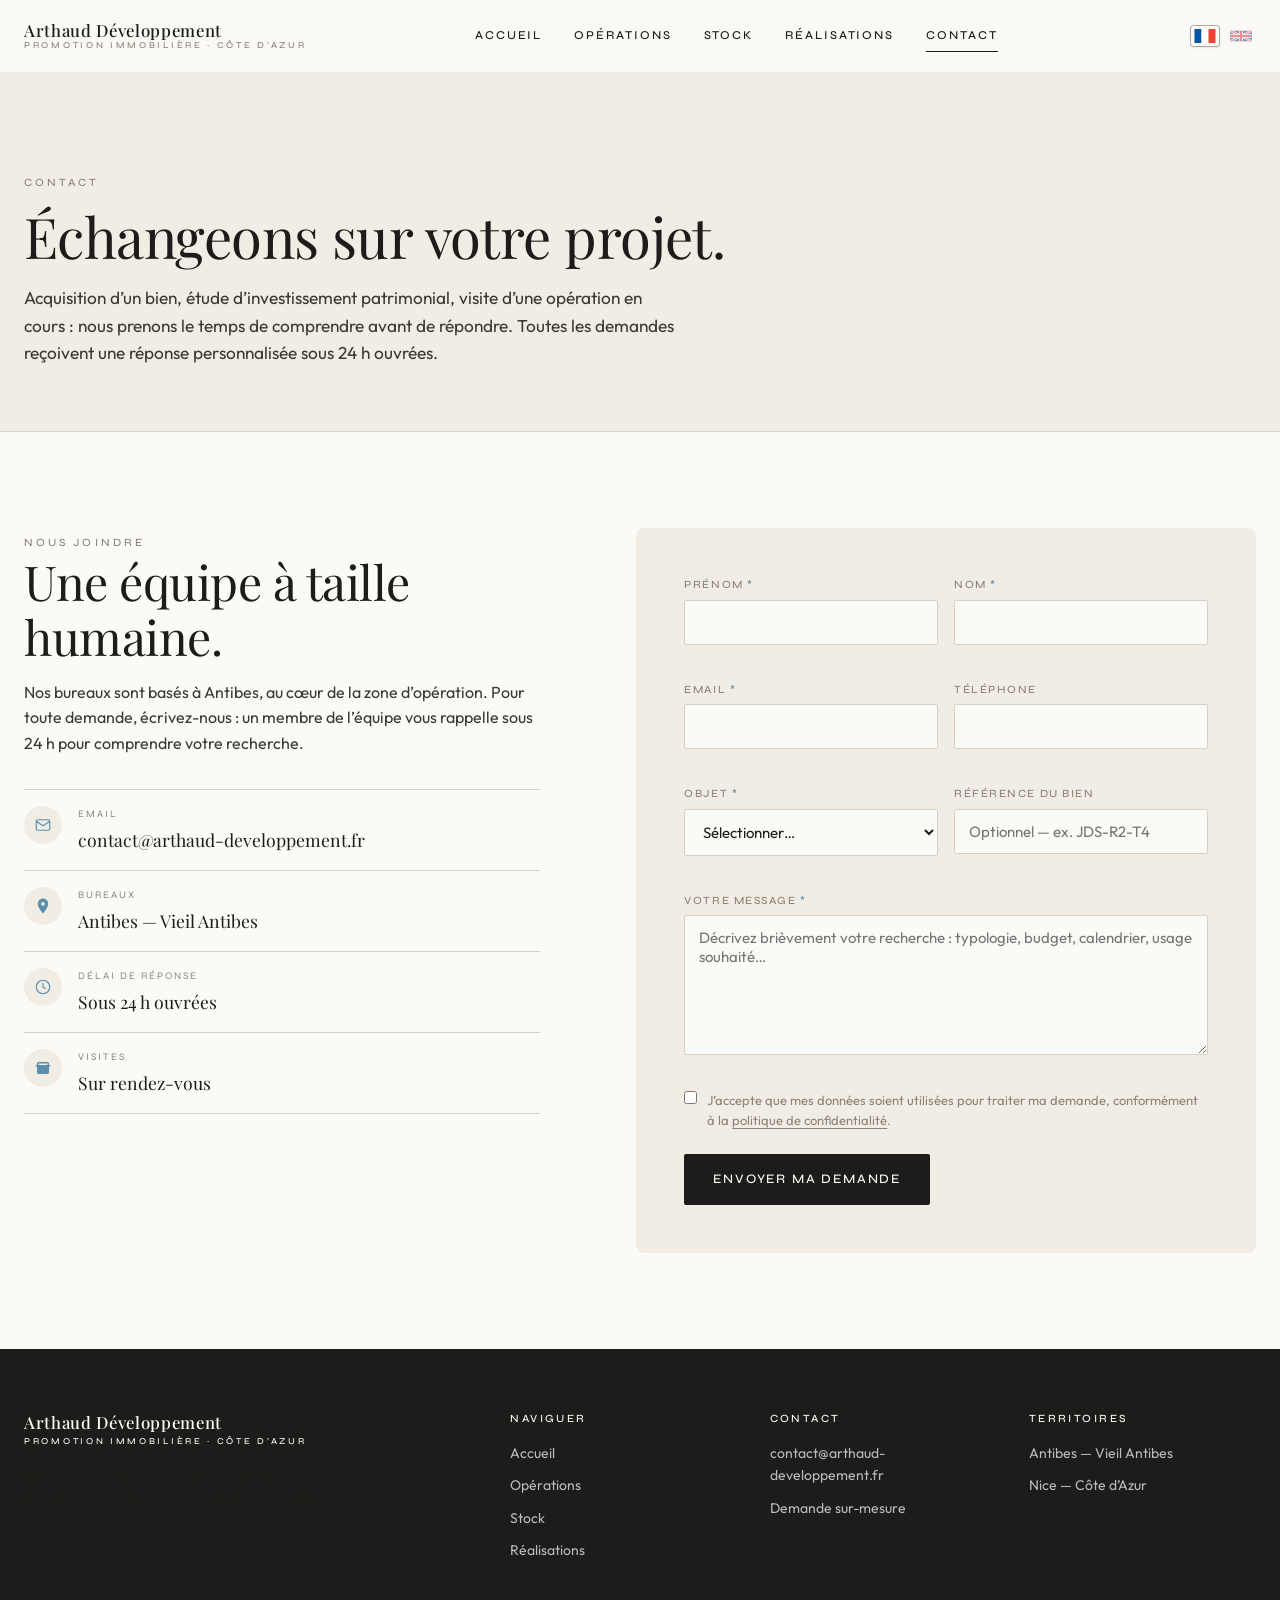
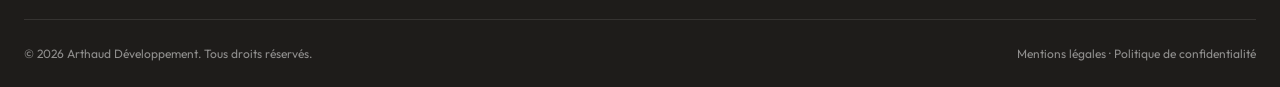
==== contact.html @ c957884b "Initial commit: site Arthaud Développement (FR/EN i18n complet)" ====
<!doctype html>
<html lang="fr">
<head>
  <meta charset="utf-8">
  <meta name="viewport" content="width=device-width, initial-scale=1">
  <title data-i18n-title="contact.title">Contact · Arthaud Développement</title>
  <meta name="description" content="Échangeons sur votre projet d'acquisition ou d'investissement. Arthaud Développement, promotion immobilière entre Antibes et Nice.">
  <meta name="theme-color" content="#FAFAF7">

  <link rel="preconnect" href="https://fonts.googleapis.com">
  <link rel="preconnect" href="https://fonts.gstatic.com" crossorigin>
  <link href="https://fonts.googleapis.com/css2?family=Playfair+Display:wght@400;500;600&family=Syne:wght@400;500;600;700&family=Outfit:wght@300;400;500;600&display=swap" rel="stylesheet">
  <link rel="stylesheet" href="style.css">
</head>
<body>

  <header id="site-header" class="header header--solid">
    <div class="container header__inner">
      <a href="index.html" class="logo" aria-label="Arthaud Développement — accueil">
        Arthaud Développement
        <small data-i18n="logo.tagline">Promotion immobilière · Côte d'Azur</small>
      </a>
      <button id="menu-toggle" class="menu-toggle" data-i18n-aria="menu.open" aria-label="Ouvrir le menu" aria-expanded="false" aria-controls="main-nav">
        <span></span><span></span><span></span>
      </button>
      <nav id="main-nav" class="nav" aria-label="Navigation principale">
        <a href="index.html" data-i18n="nav.home">Accueil</a>
        <a href="operations.html" data-i18n="nav.operations">Opérations</a>
        <a href="stock.html" data-i18n="nav.stock">Stock</a>
        <a href="realisations.html" data-i18n="nav.realisations">Réalisations</a>
        <a href="contact.html" class="active" data-i18n="nav.contact">Contact</a>
      </nav>
    </div>
  </header>

  <main>

    <section class="page-hero">
      <div class="container">
        <span class="eyebrow reveal" data-i18n="contact.hero.eb">Contact</span>
        <h1 class="reveal" data-i18n="contact.hero.h1">Échangeons sur votre projet.</h1>
        <p class="reveal" data-i18n="contact.hero.p">Acquisition d'un bien, étude d'investissement patrimonial, visite d'une opération en cours : nous prenons le temps de comprendre avant de répondre. Toutes les demandes reçoivent une réponse personnalisée sous 24 h ouvrées.</p>
      </div>
    </section>

    <section style="padding: 0;">
      <div class="container">
        <div class="contact-layout">

          <!-- LEFT — INFOS -->
          <aside class="contact-info reveal" aria-label="Coordonnées">
            <span class="eyebrow" data-i18n="contact.info.eb">Nous joindre</span>
            <h2 data-i18n="contact.info.h2">Une équipe à taille humaine.</h2>
            <p data-i18n="contact.info.p">Nos bureaux sont basés à Antibes, au cœur de la zone d'opération. Pour toute demande, écrivez-nous : un membre de l'équipe vous rappelle sous 24 h pour comprendre votre recherche.</p>

            <div class="contact-item">
              <span class="contact-item__icon" aria-hidden="true">
                <svg width="18" height="18" viewBox="0 0 24 24" fill="none"><path d="M3 7l9 6 9-6M5 19h14a2 2 0 002-2V7a2 2 0 00-2-2H5a2 2 0 00-2 2v10a2 2 0 002 2z" stroke="currentColor" stroke-width="1.6" stroke-linecap="round" stroke-linejoin="round"/></svg>
              </span>
              <div>
                <div class="contact-item__label" data-i18n="contact.info.email">Email</div>
                <div class="contact-item__value">
                  <a href="mailto:contact@arthaud-developpement.fr">contact@arthaud-developpement.fr</a>
                </div>
              </div>
            </div>

            <div class="contact-item">
              <span class="contact-item__icon" aria-hidden="true">
                <svg width="18" height="18" viewBox="0 0 24 24" fill="none"><path d="M12 2C8.13 2 5 5.13 5 9c0 5.25 7 13 7 13s7-7.75 7-13c0-3.87-3.13-7-7-7zm0 9.5a2.5 2.5 0 110-5 2.5 2.5 0 010 5z" fill="currentColor"/></svg>
              </span>
              <div>
                <div class="contact-item__label" data-i18n="contact.info.office">Bureaux</div>
                <div class="contact-item__value" data-i18n="contact.info.office.v">Antibes — Vieil Antibes</div>
              </div>
            </div>

            <div class="contact-item">
              <span class="contact-item__icon" aria-hidden="true">
                <svg width="18" height="18" viewBox="0 0 24 24" fill="none"><circle cx="12" cy="12" r="9" stroke="currentColor" stroke-width="1.6"/><path d="M12 7v5l3 2" stroke="currentColor" stroke-width="1.6" stroke-linecap="round" stroke-linejoin="round"/></svg>
              </span>
              <div>
                <div class="contact-item__label" data-i18n="contact.info.delay">Délai de réponse</div>
                <div class="contact-item__value" data-i18n="contact.info.delay.v">Sous 24 h ouvrées</div>
              </div>
            </div>

            <div class="contact-item">
              <span class="contact-item__icon" aria-hidden="true">
                <svg width="18" height="18" viewBox="0 0 24 24" fill="none"><path d="M21 8h-1V6a2 2 0 00-2-2H6a2 2 0 00-2 2v2H3a1 1 0 100 2h1v8a2 2 0 002 2h12a2 2 0 002-2v-8h1a1 1 0 100-2zM6 6h12v2H6V6z" fill="currentColor"/></svg>
              </span>
              <div>
                <div class="contact-item__label" data-i18n="contact.info.visits">Visites</div>
                <div class="contact-item__value" data-i18n="contact.info.visits.v">Sur rendez-vous</div>
              </div>
            </div>
          </aside>


          <!-- RIGHT — FORMULAIRE -->
          <div class="form-card reveal">
            <form id="contact-form" class="contact-form" novalidate>

              <div class="form-grid">

                <div class="form-field">
                  <label for="prenom"><span data-i18n="form.firstname">Prénom</span> <span class="req" aria-hidden="true">*</span></label>
                  <input id="prenom" name="prenom" type="text" autocomplete="given-name" required aria-required="true">
                  <span id="prenom-err" class="err" role="alert" aria-live="polite"></span>
                </div>

                <div class="form-field">
                  <label for="nom"><span data-i18n="form.lastname">Nom</span> <span class="req" aria-hidden="true">*</span></label>
                  <input id="nom" name="nom" type="text" autocomplete="family-name" required aria-required="true">
                  <span id="nom-err" class="err" role="alert" aria-live="polite"></span>
                </div>

                <div class="form-field">
                  <label for="email"><span data-i18n="form.email">Email</span> <span class="req" aria-hidden="true">*</span></label>
                  <input id="email" name="email" type="email" autocomplete="email" required aria-required="true">
                  <span id="email-err" class="err" role="alert" aria-live="polite"></span>
                </div>

                <div class="form-field">
                  <label for="telephone" data-i18n="form.phone">Téléphone</label>
                  <input id="telephone" name="telephone" type="tel" autocomplete="tel">
                  <span class="err"></span>
                </div>

                <div class="form-field">
                  <label for="objet"><span data-i18n="form.subject">Objet</span> <span class="req" aria-hidden="true">*</span></label>
                  <select id="objet" name="objet" required aria-required="true">
                    <option value="" data-i18n="form.subject.0">Sélectionner…</option>
                    <option value="Bien à vendre" data-i18n="form.subject.1">Un bien spécifique du stock</option>
                    <option value="Information opération" data-i18n="form.subject.2">Information sur une opération</option>
                    <option value="Recherche sur-mesure" data-i18n="form.subject.3">Recherche sur-mesure</option>
                    <option value="Investissement patrimonial" data-i18n="form.subject.4">Investissement / déficit foncier</option>
                    <option value="Visite" data-i18n="form.subject.5">Demande de visite</option>
                    <option value="Autre" data-i18n="form.subject.6">Autre</option>
                  </select>
                  <span id="objet-err" class="err" role="alert" aria-live="polite"></span>
                </div>

                <div class="form-field">
                  <label for="reference" data-i18n="form.ref">Référence du bien</label>
                  <input id="reference" name="reference" type="text" placeholder="Optionnel — ex. JDS-R2-T4" data-i18n-ph="form.ref.ph">
                  <span class="err"></span>
                </div>

                <div class="form-field form-field--full">
                  <label for="message"><span data-i18n="form.message">Votre message</span> <span class="req" aria-hidden="true">*</span></label>
                  <textarea id="message" name="message" rows="6" required aria-required="true" placeholder="Décrivez brièvement votre recherche : typologie, budget, calendrier, usage souhaité…" data-i18n-ph="form.message.ph"></textarea>
                  <span id="message-err" class="err" role="alert" aria-live="polite"></span>
                </div>

              </div>

              <label class="form-rgpd">
                <input type="checkbox" required>
                <span><span data-i18n="form.rgpd">J'accepte que mes données soient utilisées pour traiter ma demande, conformément à la</span> <a href="#" data-i18n="form.rgpd.link">politique de confidentialité</a>.</span>
              </label>

              <button type="submit" class="btn btn--primary" data-i18n="form.submit">Envoyer ma demande</button>

              <div id="form-success" class="form-success" hidden role="status" data-i18n="form.success">
                Votre message a bien été préparé. Votre client mail va s'ouvrir pour finaliser l'envoi.
              </div>
            </form>
          </div>

        </div>
      </div>
    </section>

  </main>

  <footer class="footer">
    <div class="container">
      <div class="footer__grid">
        <div class="footer__intro">
          <span class="logo">Arthaud Développement<small data-i18n="logo.tagline">Promotion immobilière · Côte d'Azur</small></span>
          <p data-i18n="footer.intro">Réhabilitation patrimoniale d'immeubles d'exception entre le Vieil Antibes et la Côte d'Azur.</p>
        </div>
        <div>
          <h4 data-i18n="footer.navigate">Naviguer</h4>
          <ul>
            <li><a href="index.html" data-i18n="nav.home">Accueil</a></li>
            <li><a href="operations.html" data-i18n="nav.operations">Opérations</a></li>
            <li><a href="stock.html" data-i18n="nav.stock">Stock</a></li>
            <li><a href="realisations.html" data-i18n="nav.realisations">Réalisations</a></li>
          </ul>
        </div>
        <div>
          <h4 data-i18n="footer.contact">Contact</h4>
          <ul>
            <li><a href="mailto:contact@arthaud-developpement.fr">contact@arthaud-developpement.fr</a></li>
            <li><a href="contact.html" data-i18n="footer.tailored">Demande sur-mesure</a></li>
          </ul>
        </div>
        <div>
          <h4 data-i18n="footer.territories">Territoires</h4>
          <ul>
            <li data-i18n="footer.t1">Antibes — Vieil Antibes</li>
            <li data-i18n="footer.t2">Nice — Côte d'Azur</li>
          </ul>
        </div>
      </div>
      <div class="footer__bottom">
        <span data-i18n="footer.copy">© 2026 Arthaud Développement. Tous droits réservés.</span>
        <span data-i18n="footer.legal">Mentions légales · Politique de confidentialité</span>
      </div>
    </div>
  </footer>

  <script src="i18n.js" defer></script>
  <script src="main.js" defer></script>
</body>
</html>
---- style.css ----
/* ===========================================================
   ARTHAUD DÉVELOPPEMENT — style.css  ·  V3 « Méditerranée vivante »
   =========================================================== */

/* ---------- 0. RESET / TOKENS ---------- */
*, *::before, *::after { box-sizing: border-box; margin: 0; padding: 0; }

:root {
  /* Palette */
  --c-bg:        #FAFAF7;
  --c-bg-warm:   #F2EDE4;
  --c-sand:      #D9D0C4;
  --c-stone:     #8C8378;
  --c-sky:       #7BAEC8;
  --c-sky-deep:  #5A90AE;
  --c-ink:       #1E1C1A;

  /* Typo */
  --ff-display: "Playfair Display", "Spectral", Georgia, serif;
  --ff-label:   "Syne", "Inter", system-ui, sans-serif;
  --ff-body:    "Outfit", "Inter", system-ui, sans-serif;

  /* Échelle */
  --space-1:  4px;
  --space-2:  8px;
  --space-3: 12px;
  --space-4: 16px;
  --space-5: 24px;
  --space-6: 32px;
  --space-7: 48px;
  --space-8: 64px;
  --space-9: 96px;

  --radius:    8px;
  --radius-lg: 14px;

  --shadow-sm: 0 1px 2px rgba(30,28,26,.04), 0 2px 8px rgba(30,28,26,.06);
  --shadow:    0 4px 16px rgba(30,28,26,.08), 0 24px 48px -16px rgba(30,28,26,.14);

  --max: 1280px;
  --max-narrow: 880px;

  --transition: 280ms cubic-bezier(.4,0,.2,1);
}

html { scroll-behavior: smooth; -webkit-text-size-adjust: 100%; }
body {
  font-family: var(--ff-body);
  font-size: 16px;
  line-height: 1.6;
  color: var(--c-ink);
  background: var(--c-bg);
  -webkit-font-smoothing: antialiased;
  -moz-osx-font-smoothing: grayscale;
  overflow-x: hidden;
}

img, video { display: block; max-width: 100%; height: auto; }
a { color: inherit; text-decoration: none; }

::selection { background: var(--c-sky); color: #fff; }

:focus-visible {
  outline: 2px solid var(--c-sky-deep);
  outline-offset: 3px;
  border-radius: 2px;
}

button { font: inherit; cursor: pointer; background: none; border: 0; color: inherit; }

/* ---------- 1. TYPOGRAPHIE ---------- */
.eyebrow {
  font-family: var(--ff-label);
  font-size: 11px;
  letter-spacing: .28em;
  text-transform: uppercase;
  color: var(--c-stone);
  font-weight: 500;
  display: inline-block;
}

h1, h2, h3, h4 {
  font-family: var(--ff-display);
  font-weight: 500;
  letter-spacing: -.01em;
  line-height: 1.15;
  color: var(--c-ink);
}

h1 { font-size: clamp(2.5rem, 6vw, 4.5rem); font-weight: 400; }
h2 { font-size: clamp(2rem, 4vw, 3rem); font-weight: 400; }
h3 { font-size: clamp(1.35rem, 2vw, 1.75rem); }
h4 { font-size: 1.15rem; font-weight: 500; }

p { color: var(--c-ink); }
p.lead { font-size: 1.18rem; line-height: 1.65; color: #3A3833; max-width: 60ch; }

/* ---------- 2. CONTAINER ---------- */
.container {
  width: 100%;
  max-width: var(--max);
  margin: 0 auto;
  padding: 0 var(--space-5);
}
.container--narrow { max-width: var(--max-narrow); }

section { padding: var(--space-9) 0; }
@media (max-width: 768px) { section { padding: var(--space-8) 0; } }

.section-head { margin-bottom: var(--space-7); }
.section-head .eyebrow { margin-bottom: var(--space-3); }
.section-head h2 { margin-bottom: var(--space-3); }
.section-head p { color: #3A3833; max-width: 60ch; }

/* ---------- 3. BOUTONS ---------- */
.btn {
  display: inline-flex;
  align-items: center;
  justify-content: center;
  gap: var(--space-2);
  padding: 14px 28px;
  font-family: var(--ff-label);
  font-size: 13px;
  letter-spacing: .14em;
  text-transform: uppercase;
  font-weight: 500;
  border-radius: 2px;
  transition: var(--transition);
  cursor: pointer;
  text-align: center;
  border: 1px solid transparent;
  white-space: nowrap;
}
.btn--primary { background: var(--c-ink); color: var(--c-bg); }
.btn--primary:hover { background: var(--c-sky-deep); }

.btn--outline { background: transparent; color: var(--c-ink); border-color: var(--c-ink); }
.btn--outline:hover { background: var(--c-ink); color: var(--c-bg); }

.btn--light { background: var(--c-bg); color: var(--c-ink); border-color: var(--c-bg); }
.btn--light:hover { background: var(--c-sky); color: var(--c-bg); border-color: var(--c-sky); }

.btn--ghost { background: transparent; color: var(--c-bg); border-color: rgba(255,255,255,.5); }
.btn--ghost:hover { background: rgba(255,255,255,.1); border-color: #fff; }

.btn--sm { padding: 10px 18px; font-size: 11px; }

/* ---------- 4. HEADER ---------- */
.header {
  position: fixed;
  top: 0; left: 0; right: 0;
  z-index: 100;
  transition: var(--transition);
  background: transparent;
}
.header.scrolled,
.header--solid {
  background: rgba(250, 250, 247, 0.92);
  backdrop-filter: saturate(140%) blur(14px);
  -webkit-backdrop-filter: saturate(140%) blur(14px);
  border-bottom: 1px solid rgba(30, 28, 26, .06);
}

.header__inner {
  display: flex;
  align-items: center;
  justify-content: space-between;
  height: 72px;
}

.logo {
  font-family: var(--ff-display);
  font-size: 1.05rem;
  font-weight: 500;
  letter-spacing: .04em;
  color: var(--c-ink);
  line-height: 1.1;
}
.logo small {
  display: block;
  font-family: var(--ff-label);
  font-size: 9px;
  letter-spacing: .3em;
  text-transform: uppercase;
  color: var(--c-stone);
  margin-top: 2px;
  font-weight: 500;
}
.header--transparent:not(.scrolled) .logo,
.header--transparent:not(.scrolled) .logo small,
.header--transparent:not(.scrolled) .nav a { color: var(--c-bg); }

.nav {
  display: flex;
  align-items: center;
  gap: var(--space-6);
}
.nav a {
  font-family: var(--ff-label);
  font-size: 12px;
  letter-spacing: .16em;
  text-transform: uppercase;
  color: var(--c-ink);
  font-weight: 500;
  position: relative;
  padding: var(--space-2) 0;
  transition: var(--transition);
}
.nav a::after {
  content: "";
  position: absolute;
  left: 0; right: 0; bottom: 2px;
  height: 1px;
  background: currentColor;
  transform: scaleX(0);
  transform-origin: left;
  transition: var(--transition);
}
.nav a:hover::after,
.nav a.active::after { transform: scaleX(1); }

.menu-toggle {
  display: none;
  width: 32px;
  height: 32px;
  flex-direction: column;
  justify-content: center;
  align-items: center;
  gap: 5px;
}
.menu-toggle span {
  display: block;
  width: 22px;
  height: 1.5px;
  background: var(--c-ink);
  transition: var(--transition);
}
.header--transparent:not(.scrolled) .menu-toggle span { background: var(--c-bg); }
.menu-toggle.open span:nth-child(1) { transform: translateY(7px) rotate(45deg); }
.menu-toggle.open span:nth-child(2) { opacity: 0; }
.menu-toggle.open span:nth-child(3) { transform: translateY(-7px) rotate(-45deg); }

@media (max-width: 880px) {
  .menu-toggle { display: flex; }
  .nav {
    position: fixed;
    inset: 72px 0 0 0;
    background: var(--c-bg);
    flex-direction: column;
    justify-content: center;
    gap: var(--space-6);
    transform: translateX(100%);
    transition: var(--transition);
  }
  .nav.open { transform: translateX(0); }
  .nav a { font-size: 16px; color: var(--c-ink) !important; }
}

/* ---------- 5. HERO VIDEO (index) ---------- */
.hero {
  position: relative;
  height: 100vh;
  min-height: 640px;
  overflow: hidden;
  color: var(--c-bg);
}
.hero__media {
  position: absolute;
  inset: 0;
  z-index: 0;
  background: var(--c-bg);
}
.hero__media img,
.hero__media video {
  position: absolute;
  inset: 0;
  width: 100%;
  height: 100%;
  object-fit: cover;
  object-position: center;
  opacity: 0;
  transition: opacity 250ms ease;
}
.hero__media .is-active { opacity: 1; }

/* Sur mobile portrait : la vidéo occupe les 2/3 supérieurs en cover (pleine
   largeur, sans bandes latérales), avec une fine bande crème en haut pour
   laisser respirer le logo "Arthaud Développement". Le 1/3 inférieur reste
   crème pour accueillir le texte hero en typo sombre. */
@media (max-width: 768px) and (orientation: portrait) {
  .hero {
    background: var(--c-bg);
  }
  .hero__media {
    /* 72px = hauteur du header, la vidéo démarre juste en-dessous */
    inset: 72px 0 auto 0;
    height: calc(66.66% - 72px);
  }
  /* Sur cette bande claire, le logo doit être sombre */
  .header--transparent:not(.scrolled) .logo,
  .header--transparent:not(.scrolled) .logo small,
  .header--transparent:not(.scrolled) .nav a {
    color: var(--c-ink);
  }
  .header--transparent:not(.scrolled) .menu-toggle span {
    background: var(--c-ink);
  }
  .hero__media img,
  .hero__media video {
    object-fit: cover;
    transform: none;
  }
  /* L'overlay sombre est limité à la zone vidéo (sous la bande du logo) */
  .hero::after {
    inset: 72px 0 33.34% 0;
    background: linear-gradient(180deg,
      rgba(30,28,26,.15) 0%,
      rgba(30,28,26,.05) 40%,
      rgba(30,28,26,.55) 100%);
  }
  /* Texte hero sur le 1/3 crème : passe en sombre */
  .hero h1,
  .hero p,
  .hero .eyebrow {
    color: var(--c-ink);
  }
  .hero .eyebrow { opacity: .75; }
  .hero p        { opacity: .85; }
  /* Le bouton "ghost" était blanc transparent sur fond sombre → adapté pour fond clair */
  .hero .btn--ghost {
    color: var(--c-ink);
    border-color: var(--c-ink);
  }
  .hero .btn--light {
    background: var(--c-ink);
    color: var(--c-bg);
    border-color: var(--c-ink);
  }
  /* Le texte hero démarre juste sous la vidéo */
  .hero__inner {
    justify-content: flex-start;
    padding-top: calc(66.66vh + var(--space-5));
    padding-bottom: var(--space-6);
  }
}
.hero::after {
  content: "";
  position: absolute;
  inset: 0;
  background: linear-gradient(180deg,
    rgba(30,28,26,.35) 0%,
    rgba(30,28,26,.15) 35%,
    rgba(30,28,26,.55) 100%);
  z-index: 1;
  pointer-events: none;
}
.hero__inner {
  position: relative;
  z-index: 2;
  height: 100%;
  display: flex;
  flex-direction: column;
  justify-content: flex-end;
  padding-bottom: var(--space-9);
}
.hero .eyebrow {
  color: rgba(255,255,255,.85);
  margin-bottom: var(--space-4);
}
.hero h1 {
  color: var(--c-bg);
  max-width: 18ch;
  margin-bottom: var(--space-5);
}
.hero p {
  color: rgba(255,255,255,.92);
  font-size: 1.1rem;
  max-width: 52ch;
  margin-bottom: var(--space-6);
}
.hero__cta { display: flex; gap: var(--space-3); flex-wrap: wrap; }

.hero__scroll {
  position: absolute;
  bottom: var(--space-5);
  right: var(--space-5);
  z-index: 3;
  font-family: var(--ff-label);
  font-size: 10px;
  letter-spacing: .25em;
  text-transform: uppercase;
  color: rgba(255,255,255,.7);
  writing-mode: vertical-rl;
  transform: rotate(180deg);
  padding-bottom: 60px;
}
.hero__scroll::after {
  content: "";
  position: absolute;
  top: 0; left: 50%;
  width: 1px;
  height: 48px;
  background: rgba(255,255,255,.5);
  animation: scroll-dash 2.4s ease-in-out infinite;
}
@keyframes scroll-dash {
  0%   { transform: scaleY(0); transform-origin: top; }
  50%  { transform: scaleY(1); transform-origin: top; }
  51%  { transform: scaleY(1); transform-origin: bottom; }
  100% { transform: scaleY(0); transform-origin: bottom; }
}
@media (max-width: 768px) { .hero__scroll { display: none; } }

/* Page hero (autres pages) */
.page-hero {
  position: relative;
  padding-top: 168px;
  padding-bottom: var(--space-8);
  background: var(--c-bg-warm);
  border-bottom: 1px solid var(--c-sand);
}
.page-hero .eyebrow { margin-bottom: var(--space-3); }
.page-hero h1 {
  font-size: clamp(2.25rem, 4.5vw, 3.5rem);
  margin-bottom: var(--space-4);
  max-width: 22ch;
}
.page-hero p { max-width: 60ch; color: #3A3833; font-size: 1.08rem; }

/* ---------- 6. INDEX — TILES ---------- */
.tiles { background: var(--c-bg); }
.tiles__grid {
  display: grid;
  grid-template-columns: repeat(3, 1fr);
  gap: var(--space-5);
}
@media (max-width: 880px) { .tiles__grid { grid-template-columns: 1fr; } }

.tile {
  position: relative;
  display: block;
  overflow: hidden;
  border-radius: var(--radius);
  background: var(--c-ink);
  aspect-ratio: 4/5;
  color: var(--c-bg);
}
.tile__img {
  position: absolute;
  inset: 0;
  width: 100%;
  height: 100%;
  object-fit: cover;
  transition: transform 1.2s ease, opacity .6s ease;
  opacity: .85;
}
.tile:hover .tile__img { transform: scale(1.06); opacity: .7; }
.tile::after {
  content: "";
  position: absolute;
  inset: 0;
  background: linear-gradient(180deg, rgba(30,28,26,0) 30%, rgba(30,28,26,.85) 100%);
  z-index: 1;
}
.tile__body {
  position: absolute;
  inset: auto 0 0 0;
  z-index: 2;
  padding: var(--space-6);
}
.tile__body .eyebrow { color: rgba(255,255,255,.7); margin-bottom: var(--space-2); }
.tile__body h3 { color: var(--c-bg); margin-bottom: var(--space-3); }
.tile__arrow {
  display: inline-flex;
  align-items: center;
  gap: var(--space-2);
  font-family: var(--ff-label);
  font-size: 11px;
  letter-spacing: .2em;
  text-transform: uppercase;
}
.tile__arrow svg { transition: transform var(--transition); }
.tile:hover .tile__arrow svg { transform: translateX(6px); }

/* ---------- 7. INDEX — ABOUT BAND ---------- */
.about-band { background: var(--c-bg-warm); }
.about-band__grid {
  display: grid;
  grid-template-columns: 1fr 1fr;
  gap: var(--space-9);
  align-items: center;
}
@media (max-width: 880px) { .about-band__grid { grid-template-columns: 1fr; gap: var(--space-7); } }

.about-band__img {
  aspect-ratio: 4/5;
  background: var(--c-sand);
  overflow: hidden;
  border-radius: var(--radius);
}
.about-band__img img { width: 100%; height: 100%; object-fit: cover; }
.about-band h2 { margin-bottom: var(--space-4); }
.about-band p { margin-bottom: var(--space-4); color: #3A3833; }
.about-band .signature {
  font-family: var(--ff-display);
  font-style: italic;
  font-size: 1.2rem;
  color: var(--c-sky-deep);
  margin-top: var(--space-5);
}

/* ---------- 8. CTA BAND ---------- */
.contact-band {
  background: var(--c-ink);
  color: var(--c-bg);
  text-align: center;
}
.contact-band h2 { color: var(--c-bg); margin-bottom: var(--space-4); max-width: 24ch; margin-inline: auto; }
.contact-band .eyebrow { color: rgba(255,255,255,.5); margin-bottom: var(--space-3); }
.contact-band p {
  color: rgba(255,255,255,.78);
  max-width: 56ch;
  margin: 0 auto var(--space-6);
}

/* ---------- 9. OPERATIONS PAGE ---------- */
.op-list { background: var(--c-bg); padding-top: var(--space-7); padding-bottom: var(--space-9); }
.op-block {
  padding: var(--space-8) 0;
  border-bottom: 1px solid var(--c-sand);
}
.op-block:last-child { border-bottom: 0; }
.op-row {
  display: grid;
  grid-template-columns: 1fr 1fr;
  gap: var(--space-8);
  align-items: center;
}
.op-block:nth-child(even) .op-row__media { order: 2; }

@media (max-width: 880px) {
  .op-row { grid-template-columns: 1fr; gap: var(--space-5); }
  .op-block { padding: var(--space-7) 0; }
  .op-block:nth-child(even) .op-row__media { order: 0; }
}

/* Gallery strip — défilement horizontal */
.gallery-strip {
  display: flex;
  gap: var(--space-3);
  overflow-x: auto;
  overflow-y: hidden;
  scroll-snap-type: x mandatory;
  margin-top: var(--space-6);
  padding-bottom: var(--space-3);
  scrollbar-width: thin;
  scrollbar-color: var(--c-sand) transparent;
  -webkit-overflow-scrolling: touch;
}
.gallery-strip::-webkit-scrollbar { height: 6px; }
.gallery-strip::-webkit-scrollbar-track { background: transparent; }
.gallery-strip::-webkit-scrollbar-thumb { background: var(--c-sand); border-radius: 999px; }
.gallery-strip::-webkit-scrollbar-thumb:hover { background: var(--c-stone); }

.gallery-strip__item {
  flex: 0 0 auto;
  width: 320px;
  aspect-ratio: 4/3;
  border-radius: var(--radius);
  overflow: hidden;
  background: var(--c-bg-warm);
  scroll-snap-align: start;
  position: relative;
}
.gallery-strip__item img {
  width: 100%; height: 100%;
  object-fit: cover;
  transition: transform var(--transition);
  cursor: zoom-in;
}
.gallery-strip__item:hover img { transform: scale(1.05); }

/* ---------- LIGHTBOX ---------- */
.lightbox {
  position: fixed;
  inset: 0;
  z-index: 1000;
  background: rgba(15, 13, 11, 0.94);
  display: flex;
  align-items: center;
  justify-content: center;
  opacity: 0;
  visibility: hidden;
  transition: opacity 280ms ease, visibility 280ms ease;
  -webkit-backdrop-filter: blur(8px);
  backdrop-filter: blur(8px);
}
.lightbox.is-open {
  opacity: 1;
  visibility: visible;
}
.lightbox__stage {
  position: relative;
  max-width: 92vw;
  max-height: 88vh;
  display: flex;
  align-items: center;
  justify-content: center;
}
.lightbox__img {
  max-width: 92vw;
  max-height: 88vh;
  width: auto;
  height: auto;
  object-fit: contain;
  border-radius: var(--radius);
  box-shadow: 0 30px 80px rgba(0,0,0,.5);
  background: var(--c-ink);
  transition: opacity 200ms ease;
  cursor: zoom-out;
}
.lightbox__img.is-loading { opacity: 0; }

.lightbox__close,
.lightbox__nav {
  position: absolute;
  z-index: 2;
  width: 48px;
  height: 48px;
  border-radius: 50%;
  background: rgba(255,255,255,.08);
  border: 1px solid rgba(255,255,255,.18);
  color: var(--c-bg);
  display: flex;
  align-items: center;
  justify-content: center;
  cursor: pointer;
  transition: background var(--transition), transform var(--transition);
  backdrop-filter: blur(6px);
  -webkit-backdrop-filter: blur(6px);
}
.lightbox__close:hover,
.lightbox__nav:hover {
  background: rgba(255,255,255,.18);
}

.lightbox__close {
  top: 24px;
  right: 24px;
}

.lightbox__nav { top: 50%; transform: translateY(-50%); }
.lightbox__nav--prev { left: 24px; }
.lightbox__nav--next { right: 24px; }
.lightbox__nav--prev:hover { transform: translateY(-50%) translateX(-3px); }
.lightbox__nav--next:hover { transform: translateY(-50%) translateX(3px); }
.lightbox__nav[disabled] { opacity: .25; cursor: not-allowed; pointer-events: none; }

.lightbox__counter {
  position: absolute;
  top: 28px;
  left: 28px;
  z-index: 2;
  font-family: var(--ff-label);
  font-size: 12px;
  letter-spacing: .2em;
  text-transform: uppercase;
  color: rgba(255,255,255,.7);
  padding: 8px 14px;
  background: rgba(255,255,255,.06);
  border: 1px solid rgba(255,255,255,.12);
  border-radius: 999px;
  backdrop-filter: blur(6px);
  -webkit-backdrop-filter: blur(6px);
}

.lightbox__caption {
  position: absolute;
  bottom: 24px;
  left: 50%;
  transform: translateX(-50%);
  z-index: 2;
  max-width: 80vw;
  text-align: center;
  font-family: var(--ff-label);
  font-size: 12px;
  letter-spacing: .12em;
  color: rgba(255,255,255,.85);
  padding: 10px 18px;
  background: rgba(0,0,0,.35);
  border-radius: 4px;
  backdrop-filter: blur(6px);
  -webkit-backdrop-filter: blur(6px);
}

@media (max-width: 640px) {
  .lightbox__close { top: 12px; right: 12px; width: 42px; height: 42px; }
  .lightbox__nav   { width: 42px; height: 42px; }
  .lightbox__nav--prev { left: 8px; }
  .lightbox__nav--next { right: 8px; }
  .lightbox__counter   { top: 16px; left: 16px; font-size: 10px; padding: 6px 10px; }
  .lightbox__caption   { font-size: 10px; bottom: 14px; }
}

/* Empêche le scroll arrière-plan quand la lightbox est ouverte */
body.lightbox-open { overflow: hidden; }
@media (max-width: 768px) {
  .gallery-strip__item { width: 240px; }
}

.gallery-label {
  font-family: var(--ff-label);
  font-size: 10px;
  letter-spacing: .22em;
  text-transform: uppercase;
  color: var(--c-stone);
  margin-top: var(--space-7);
  margin-bottom: var(--space-2);
  display: flex;
  align-items: center;
  gap: var(--space-3);
}
.gallery-label::after {
  content: "";
  flex: 1;
  height: 1px;
  background: var(--c-sand);
}

.op-row__media {
  position: relative;
  aspect-ratio: 4/3;
  overflow: hidden;
  border-radius: var(--radius);
  background: var(--c-sand);
}
.op-row__media img {
  width: 100%; height: 100%;
  object-fit: cover;
  transition: transform 1.2s ease;
}
.op-row:hover .op-row__media img { transform: scale(1.04); }

.op-row__body .eyebrow { margin-bottom: var(--space-3); color: var(--c-sky-deep); }
.op-row__body h2 { margin-bottom: var(--space-2); }
.op-row__loc {
  font-family: var(--ff-label);
  font-size: 12px;
  letter-spacing: .14em;
  text-transform: uppercase;
  color: var(--c-stone);
  margin-bottom: var(--space-5);
  display: flex;
  align-items: center;
  gap: 8px;
}
.op-row__body p { color: #3A3833; margin-bottom: var(--space-5); }

.op-stats {
  display: grid;
  grid-template-columns: repeat(3, 1fr);
  gap: var(--space-4);
  padding: var(--space-5) 0;
  border-top: 1px solid var(--c-sand);
  border-bottom: 1px solid var(--c-sand);
  margin-bottom: var(--space-5);
}
.op-stat__label {
  font-family: var(--ff-label);
  font-size: 10px;
  letter-spacing: .2em;
  text-transform: uppercase;
  color: var(--c-stone);
  margin-bottom: 4px;
}
.op-stat__value {
  font-family: var(--ff-display);
  font-size: 1.3rem;
  color: var(--c-ink);
}

.op-badges { display: flex; flex-wrap: wrap; gap: var(--space-2); margin-bottom: var(--space-5); }
.badge {
  display: inline-block;
  padding: 5px 12px;
  font-family: var(--ff-label);
  font-size: 10px;
  letter-spacing: .15em;
  text-transform: uppercase;
  font-weight: 500;
  border-radius: 2px;
  background: var(--c-bg-warm);
  color: var(--c-ink);
  border: 1px solid var(--c-sand);
}
.badge--sky  { background: rgba(123,174,200,.16); color: var(--c-sky-deep); border-color: rgba(90,144,174,.3); }
.badge--ink  { background: var(--c-ink); color: var(--c-bg); border-color: var(--c-ink); }

.op-row__ctas { display: flex; flex-wrap: wrap; gap: var(--space-3); }

/* ---------- 10. STOCK PAGE — FILTERS ---------- */
.stock-filters {
  position: sticky;
  top: 72px;
  z-index: 50;
  background: rgba(250, 250, 247, .94);
  backdrop-filter: saturate(140%) blur(14px);
  -webkit-backdrop-filter: saturate(140%) blur(14px);
  border-bottom: 1px solid var(--c-sand);
  padding: var(--space-4) 0;
}
.stock-filters__inner {
  display: flex;
  flex-wrap: wrap;
  align-items: center;
  gap: var(--space-3);
}
.stock-filters__label {
  font-family: var(--ff-label);
  font-size: 11px;
  letter-spacing: .2em;
  text-transform: uppercase;
  color: var(--c-stone);
  margin-right: var(--space-3);
}
.filter-select {
  position: relative;
  flex: 1;
  min-width: 160px;
}
.filter-select select {
  appearance: none;
  -webkit-appearance: none;
  width: 100%;
  padding: 11px 38px 11px 14px;
  background: var(--c-bg);
  border: 1px solid var(--c-sand);
  border-radius: 2px;
  font-family: var(--ff-body);
  font-size: 14px;
  color: var(--c-ink);
  cursor: pointer;
  transition: var(--transition);
}
.filter-select select:hover { border-color: var(--c-sky-deep); }
.filter-select::after {
  content: "";
  position: absolute;
  right: 14px;
  top: 50%;
  width: 7px; height: 7px;
  border-right: 1.5px solid var(--c-stone);
  border-bottom: 1.5px solid var(--c-stone);
  transform: translateY(-65%) rotate(45deg);
  pointer-events: none;
}
.filter-reset {
  font-family: var(--ff-label);
  font-size: 11px;
  letter-spacing: .14em;
  text-transform: uppercase;
  color: var(--c-sky-deep);
  padding: 11px 14px;
  border: 0;
  background: transparent;
  text-decoration: underline;
  text-underline-offset: 4px;
}
@media (max-width: 768px) {
  .stock-filters__label { width: 100%; }
  .filter-select { min-width: calc(50% - var(--space-2)); flex: 0 0 calc(50% - var(--space-2)); }
}

.stock-count {
  font-family: var(--ff-label);
  font-size: 12px;
  letter-spacing: .14em;
  text-transform: uppercase;
  color: var(--c-stone);
  margin: var(--space-7) 0 var(--space-5);
}

/* Stock grid */
.stock-grid {
  display: grid;
  grid-template-columns: repeat(3, 1fr);
  gap: var(--space-5);
}
@media (max-width: 1024px) { .stock-grid { grid-template-columns: repeat(2, 1fr); } }
@media (max-width: 640px)  { .stock-grid { grid-template-columns: 1fr; } }

.lot-card {
  background: var(--c-bg);
  border: 1px solid var(--c-sand);
  border-radius: var(--radius);
  overflow: hidden;
  transition: var(--transition);
  display: flex;
  flex-direction: column;
  cursor: pointer;
}
/* Restaure le comportement standard de l'attribut [hidden] que `display: flex`
   ci-dessus écraserait sinon — sans ça, les filtres de la page Stock ne masquent
   plus les cartes. */
.lot-card[hidden] { display: none; }
.lot-card:hover {
  transform: translateY(-4px);
  box-shadow: var(--shadow);
  border-color: transparent;
}
.lot-card:focus-visible {
  outline: 2px solid var(--c-ink);
  outline-offset: 4px;
}
.lot-card__media {
  position: relative;
  aspect-ratio: 4/3;
  background: var(--c-bg-warm);
  overflow: hidden;
  display: flex;
  align-items: center;
  justify-content: center;
}
.lot-card__media img {
  width: 100%; height: 100%;
  object-fit: contain;
  padding: var(--space-3);
}
.lot-card__media--photo img { object-fit: cover; padding: 0; }
.lot-card__floor {
  position: absolute;
  top: var(--space-3);
  left: var(--space-3);
  background: var(--c-ink);
  color: var(--c-bg);
  font-family: var(--ff-label);
  font-size: 10px;
  letter-spacing: .18em;
  text-transform: uppercase;
  padding: 5px 10px;
  border-radius: 2px;
  z-index: 1;
}
.lot-card__op {
  position: absolute;
  top: var(--space-3);
  right: var(--space-3);
  background: rgba(250,250,247,.94);
  color: var(--c-ink);
  font-family: var(--ff-label);
  font-size: 10px;
  letter-spacing: .12em;
  text-transform: uppercase;
  padding: 5px 10px;
  border-radius: 2px;
  border: 1px solid var(--c-sand);
  z-index: 1;
}
.lot-card__body {
  padding: var(--space-5);
  display: flex;
  flex-direction: column;
  flex: 1;
}
.lot-card__type {
  font-family: var(--ff-label);
  font-size: 11px;
  letter-spacing: .18em;
  text-transform: uppercase;
  color: var(--c-stone);
  margin-bottom: var(--space-2);
}
.lot-card__title {
  font-family: var(--ff-display);
  font-size: 1.3rem;
  margin-bottom: var(--space-3);
}
.lot-card__specs {
  list-style: none;
  display: flex;
  flex-wrap: wrap;
  gap: var(--space-3);
  margin-bottom: var(--space-4);
  font-size: 13px;
  color: #3A3833;
}
.lot-card__specs li { display: inline-flex; align-items: center; gap: 6px; }
.lot-card__price {
  font-family: var(--ff-display);
  font-size: 1.5rem;
  color: var(--c-ink);
  margin-top: auto;
  margin-bottom: var(--space-4);
}
.lot-card__price small {
  font-family: var(--ff-label);
  font-size: 11px;
  letter-spacing: .14em;
  color: var(--c-stone);
  margin-left: 6px;
  text-transform: uppercase;
}
.lot-card__cta { width: 100%; }

.no-results {
  text-align: center;
  padding: var(--space-9) var(--space-5);
  color: var(--c-stone);
  grid-column: 1 / -1;
}
.no-results p { margin-bottom: var(--space-4); }

/* ---------- 11. REALISATIONS PAGE ---------- */
.real-grid {
  display: grid;
  grid-template-columns: repeat(2, 1fr);
  gap: var(--space-7);
}
@media (max-width: 880px) { .real-grid { grid-template-columns: 1fr; gap: var(--space-5); } }

.real-card {
  background: var(--c-bg);
  border-radius: var(--radius);
  overflow: hidden;
  transition: var(--transition);
  border: 1px solid var(--c-sand);
  display: flex;
  flex-direction: column;
}
.real-card:hover {
  transform: translateY(-6px);
  box-shadow: var(--shadow);
  border-color: transparent;
}
.real-card__media {
  position: relative;
  aspect-ratio: 4/3;
  overflow: hidden;
  background: var(--c-bg-warm);
}
.real-card__media img {
  width: 100%; height: 100%;
  object-fit: cover;
  transition: transform 1.2s ease;
}
.real-card:hover .real-card__media img { transform: scale(1.05); }
.real-card__year {
  position: absolute;
  bottom: var(--space-3);
  right: var(--space-3);
  background: rgba(30,28,26,.85);
  color: var(--c-bg);
  font-family: var(--ff-label);
  font-size: 11px;
  letter-spacing: .2em;
  padding: 5px 10px;
  border-radius: 2px;
}
.real-card__body { padding: var(--space-6); display: flex; flex-direction: column; flex: 1; }
.real-card__loc {
  font-family: var(--ff-label);
  font-size: 11px;
  letter-spacing: .18em;
  text-transform: uppercase;
  color: var(--c-sky-deep);
  margin-bottom: var(--space-2);
}
.real-card__title { font-size: 1.5rem; margin-bottom: var(--space-3); }
.real-card__body p { color: #3A3833; margin-bottom: var(--space-4); font-size: .98rem; flex: 1; }
.real-specs {
  list-style: none;
  display: flex;
  flex-wrap: wrap;
  gap: var(--space-3) var(--space-5);
  padding-top: var(--space-4);
  border-top: 1px solid var(--c-sand);
  font-size: 13px;
}
.real-specs li { display: flex; flex-direction: column; }
.real-specs span {
  font-family: var(--ff-label);
  font-size: 9px;
  letter-spacing: .2em;
  text-transform: uppercase;
  color: var(--c-stone);
  margin-bottom: 2px;
}

/* ---------- 12. CONTACT PAGE ---------- */
.contact-layout {
  display: grid;
  grid-template-columns: 1fr 1.2fr;
  gap: var(--space-9);
  padding-top: var(--space-9);
  padding-bottom: var(--space-9);
}
@media (max-width: 880px) { .contact-layout { grid-template-columns: 1fr; gap: var(--space-7); padding-top: var(--space-7); } }

.contact-info h2 { margin-bottom: var(--space-4); }
.contact-info p { color: #3A3833; margin-bottom: var(--space-6); }

.contact-item {
  display: flex;
  gap: var(--space-4);
  padding: var(--space-4) 0;
  border-top: 1px solid var(--c-sand);
  align-items: flex-start;
}
.contact-item:last-of-type { border-bottom: 1px solid var(--c-sand); }
.contact-item__icon {
  flex-shrink: 0;
  width: 38px; height: 38px;
  display: flex;
  align-items: center;
  justify-content: center;
  background: var(--c-bg-warm);
  color: var(--c-sky-deep);
  border-radius: 50%;
}
.contact-item__label {
  font-family: var(--ff-label);
  font-size: 10px;
  letter-spacing: .2em;
  text-transform: uppercase;
  color: var(--c-stone);
  margin-bottom: 4px;
}
.contact-item__value {
  font-family: var(--ff-display);
  font-size: 1.1rem;
  color: var(--c-ink);
}
.contact-item__value a:hover { color: var(--c-sky-deep); }

/* Form */
.form-card {
  background: var(--c-bg-warm);
  padding: var(--space-7);
  border-radius: var(--radius);
}
@media (max-width: 640px) { .form-card { padding: var(--space-5); } }

.form-grid {
  display: grid;
  grid-template-columns: 1fr 1fr;
  gap: var(--space-4);
}
.form-field { display: flex; flex-direction: column; }
.form-field--full { grid-column: 1 / -1; }
@media (max-width: 640px) { .form-grid { grid-template-columns: 1fr; } }

.form-field label {
  font-family: var(--ff-label);
  font-size: 11px;
  letter-spacing: .14em;
  text-transform: uppercase;
  color: var(--c-stone);
  margin-bottom: 6px;
  font-weight: 500;
}
.form-field label .req { color: var(--c-sky-deep); }
.form-field input,
.form-field select,
.form-field textarea {
  font-family: var(--ff-body);
  font-size: 15px;
  padding: 12px 14px;
  border: 1px solid var(--c-sand);
  background: var(--c-bg);
  color: var(--c-ink);
  border-radius: 2px;
  transition: var(--transition);
  width: 100%;
}
.form-field input:focus,
.form-field select:focus,
.form-field textarea:focus {
  outline: none;
  border-color: var(--c-sky-deep);
  box-shadow: 0 0 0 3px rgba(90,144,174,.12);
}
.form-field input.error,
.form-field select.error,
.form-field textarea.error { border-color: #B5483A; }
.form-field .err {
  display: block;
  margin-top: 4px;
  font-size: 12px;
  color: #B5483A;
  min-height: 16px;
}
.form-field textarea { resize: vertical; min-height: 140px; }

.form-rgpd {
  display: flex;
  align-items: flex-start;
  gap: 10px;
  margin: var(--space-4) 0 var(--space-5);
  font-size: 13px;
  color: var(--c-stone);
  line-height: 1.5;
}
.form-rgpd a { text-decoration: underline; text-underline-offset: 3px; }

.form-success {
  background: rgba(123,174,200,.16);
  color: var(--c-sky-deep);
  padding: var(--space-4);
  border-radius: 2px;
  border-left: 3px solid var(--c-sky-deep);
  margin-top: var(--space-4);
  font-family: var(--ff-label);
  font-size: 13px;
  letter-spacing: .04em;
}

/* ---------- 13. FOOTER ---------- */
.footer {
  background: var(--c-ink);
  color: rgba(255,255,255,.7);
  padding: var(--space-8) 0 var(--space-5);
  font-size: 14px;
}
.footer__grid {
  display: grid;
  grid-template-columns: 2fr 1fr 1fr 1fr;
  gap: var(--space-6);
  margin-bottom: var(--space-7);
}
@media (max-width: 880px) { .footer__grid { grid-template-columns: 1fr 1fr; } }
@media (max-width: 480px) { .footer__grid { grid-template-columns: 1fr; gap: var(--space-5); } }

.footer h4 {
  font-family: var(--ff-label);
  font-size: 11px;
  letter-spacing: .22em;
  text-transform: uppercase;
  color: var(--c-bg);
  font-weight: 500;
  margin-bottom: var(--space-4);
}
.footer .logo,
.footer .logo small { color: var(--c-bg); }
.footer ul { list-style: none; }
.footer li { margin-bottom: 10px; }
.footer a { transition: var(--transition); }
.footer a:hover { color: var(--c-sky); }
.footer__intro p { margin-top: var(--space-4); max-width: 36ch; line-height: 1.6; }
.footer__bottom {
  display: flex;
  justify-content: space-between;
  align-items: center;
  padding-top: var(--space-5);
  border-top: 1px solid rgba(255,255,255,.1);
  font-size: 12px;
  color: rgba(255,255,255,.5);
  flex-wrap: wrap;
  gap: var(--space-3);
}

/* ---------- 14. REVEAL ---------- */
.reveal {
  opacity: 0;
  transform: translateY(24px);
  transition: opacity 800ms cubic-bezier(.4,0,.2,1), transform 800ms cubic-bezier(.4,0,.2,1);
}
.reveal.visible { opacity: 1; transform: none; }

/* ---------- 15. ACCESSIBILITY ---------- */
@media (prefers-reduced-motion: reduce) {
  *, *::before, *::after {
    animation-duration: 0.01ms !important;
    animation-iteration-count: 1 !important;
    transition-duration: 0.01ms !important;
    scroll-behavior: auto !important;
  }
  .reveal { opacity: 1; transform: none; }
}

.sr-only {
  position: absolute;
  width: 1px; height: 1px;
  padding: 0; margin: -1px;
  overflow: hidden;
  clip: rect(0, 0, 0, 0);
  white-space: nowrap;
  border: 0;
}

/* ---------- LOT DETAIL MODAL ---------- */
.lot-modal {
  position: fixed;
  inset: 0;
  z-index: 200;
  background: rgba(30, 28, 26, .72);
  -webkit-backdrop-filter: blur(6px);
  backdrop-filter: blur(6px);
  opacity: 0;
  pointer-events: none;
  transition: opacity .25s ease;
  display: flex;
  align-items: center;
  justify-content: center;
  padding: var(--space-5);
}
.lot-modal.is-open {
  opacity: 1;
  pointer-events: auto;
}
.lot-modal__panel {
  position: relative;
  background: var(--c-bg);
  border-radius: var(--radius);
  width: min(960px, 100%);
  max-height: 90vh;
  overflow-y: auto;
  box-shadow: 0 30px 80px rgba(0,0,0,.4);
  transform: translateY(20px);
  transition: transform .3s ease;
}
.lot-modal.is-open .lot-modal__panel { transform: translateY(0); }

.lot-modal__close {
  position: absolute;
  top: var(--space-4);
  right: var(--space-4);
  width: 40px; height: 40px;
  border: none;
  border-radius: 50%;
  background: var(--c-ink);
  color: var(--c-bg);
  cursor: pointer;
  display: inline-flex;
  align-items: center;
  justify-content: center;
  z-index: 2;
  transition: var(--transition);
}
.lot-modal__close:hover { transform: rotate(90deg); }

.lot-modal__inner {
  padding: var(--space-7) var(--space-6) var(--space-6);
}
.lot-modal__head {
  border-bottom: 1px solid var(--c-sand);
  padding-bottom: var(--space-5);
  margin-bottom: var(--space-5);
}
.lot-modal__op {
  font-family: var(--ff-label);
  font-size: 11px;
  letter-spacing: .22em;
  text-transform: uppercase;
  color: var(--c-stone);
  margin-bottom: var(--space-2);
}
.lot-modal__title {
  font-family: var(--ff-display);
  font-size: clamp(1.4rem, 2.4vw, 1.9rem);
  margin-bottom: var(--space-3);
}
.lot-modal__price {
  font-family: var(--ff-display);
  font-size: 1.6rem;
  color: var(--c-ink);
}
.lot-modal__price small {
  font-family: var(--ff-label);
  font-size: 11px;
  letter-spacing: .14em;
  color: var(--c-stone);
  margin-left: 6px;
  text-transform: uppercase;
}

.lot-detail__intro {
  font-size: 1rem;
  line-height: 1.7;
  color: #3A3833;
  margin-bottom: var(--space-5);
}
.lot-detail__features {
  list-style: none;
  display: grid;
  grid-template-columns: repeat(auto-fit, minmax(220px, 1fr));
  gap: var(--space-3) var(--space-5);
  margin-bottom: var(--space-6);
  padding: var(--space-4);
  background: var(--c-bg-warm);
  border-radius: var(--radius);
}
.lot-detail__features li {
  font-size: 14px;
  color: #3A3833;
}
.lot-detail__features strong {
  display: block;
  font-family: var(--ff-label);
  font-size: 10px;
  letter-spacing: .2em;
  text-transform: uppercase;
  color: var(--c-stone);
  font-weight: 500;
  margin-bottom: 2px;
}

.lot-detail__photos {
  display: grid;
  grid-template-columns: repeat(auto-fit, minmax(240px, 1fr));
  gap: var(--space-3);
}
.lot-detail__photos img {
  width: 100%;
  aspect-ratio: 4/3;
  object-fit: cover;
  border-radius: 6px;
  cursor: zoom-in;
  transition: var(--transition);
}
.lot-detail__photos img:hover { transform: scale(1.02); }

.lot-modal__cta {
  display: flex;
  gap: var(--space-3);
  flex-wrap: wrap;
  margin-top: var(--space-5);
  padding-top: var(--space-5);
  border-top: 1px solid var(--c-sand);
}

body.lot-modal-open { overflow: hidden; }

@media (max-width: 640px) {
  .lot-modal { padding: 0; }
  .lot-modal__panel { max-height: 100vh; border-radius: 0; }
  .lot-modal__inner { padding: var(--space-6) var(--space-4) var(--space-5); }
  .lot-modal__close { top: var(--space-3); right: var(--space-3); }
}

/* ---------- LANG SWITCH ---------- */
.lang-switch {
  display: inline-flex;
  align-items: center;
  gap: 6px;
  margin-left: var(--space-5);
}
.lang-switch__btn {
  display: inline-flex;
  align-items: center;
  justify-content: center;
  width: 30px;
  height: 22px;
  padding: 0;
  border: 1px solid transparent;
  background: transparent;
  border-radius: 3px;
  cursor: pointer;
  opacity: .45;
  transition: var(--transition);
  overflow: hidden;
}
.lang-switch__btn:hover { opacity: .85; }
.lang-switch__btn.is-active {
  opacity: 1;
  border-color: rgba(30, 28, 26, .35);
  box-shadow: 0 1px 2px rgba(0, 0, 0, .08);
}
.lang-switch__btn svg {
  display: block;
  width: 22px;
  height: 14px;
  border-radius: 1px;
}
.header--transparent:not(.scrolled) .lang-switch__btn.is-active {
  border-color: rgba(250, 250, 247, .6);
}
.sr-only {
  position: absolute;
  width: 1px; height: 1px;
  padding: 0; margin: -1px;
  overflow: hidden; clip: rect(0, 0, 0, 0);
  white-space: nowrap; border: 0;
}
@media (max-width: 880px) {
  .lang-switch {
    margin-left: auto;
    margin-right: var(--space-3);
  }
}
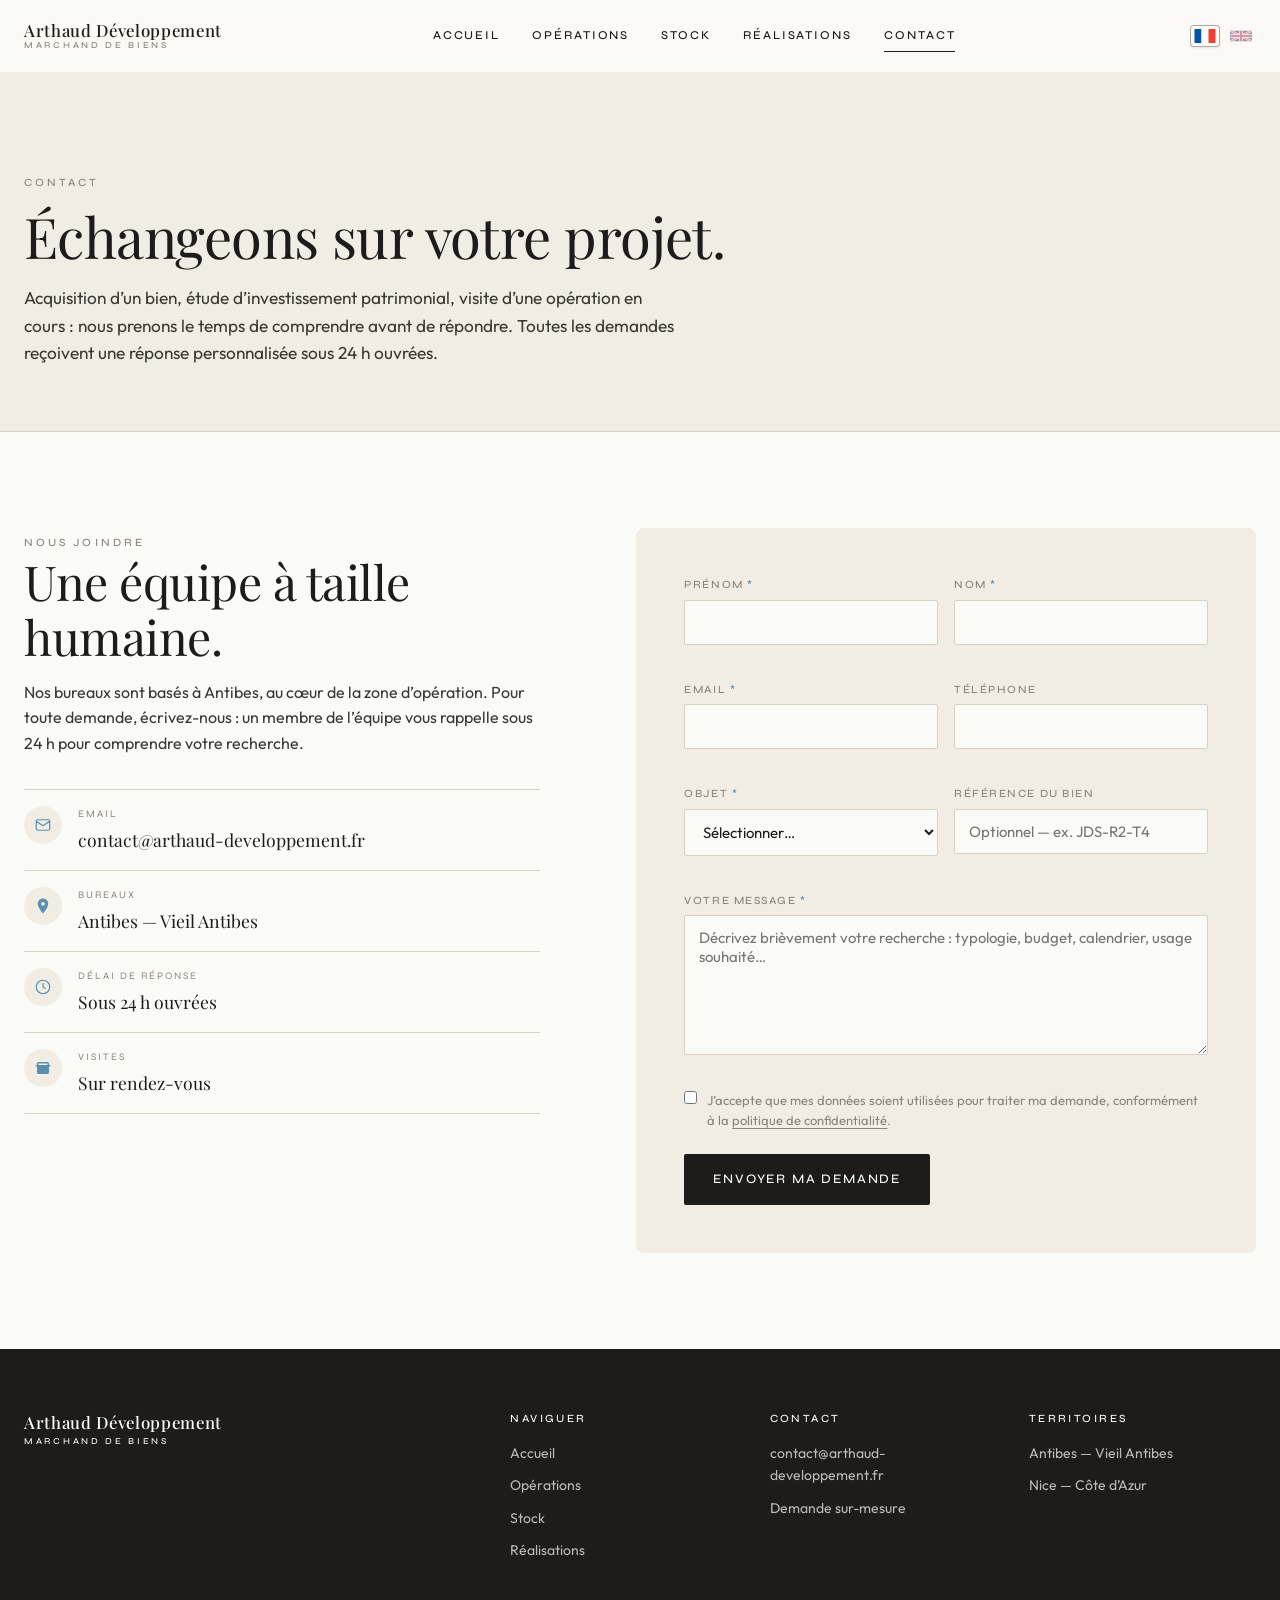
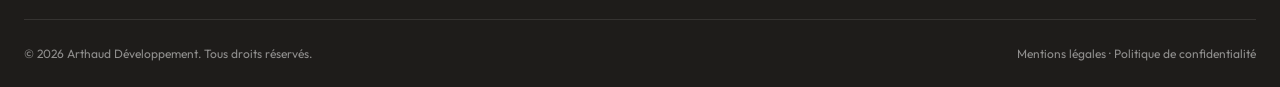
==== commit 5e4e4e8c: "SEO: balise de vérification Google Search Console dans le head" ====
--- a/contact.html
+++ b/contact.html
@@ -6,6 +6,7 @@
   <title data-i18n-title="contact.title">Contact · Arthaud Développement</title>
   <meta name="description" content="Échangeons sur votre projet d'acquisition ou d'investissement. Arthaud Développement, promotion immobilière entre Antibes et Nice.">
   <meta name="theme-color" content="#FAFAF7">
+  <meta name="google-site-verification" content="bWI9-2ILe3xhB3SdEOzaAUgIBRg1nIc6jAWZ0D2eUNs" />
 
   <link rel="preconnect" href="https://fonts.googleapis.com">
   <link rel="preconnect" href="https://fonts.gstatic.com" crossorigin>
--- a/style.css
+++ b/style.css
@@ -111,6 +111,41 @@
 .section-head .eyebrow { margin-bottom: var(--space-3); }
 .section-head h2 { margin-bottom: var(--space-3); }
 .section-head p { color: #3A3833; max-width: 60ch; }
+
+/* Variante "minimal" : un seul eyebrow affirmé, encadré de filets, centré */
+.section-head--minimal {
+  text-align: center;
+  margin-bottom: var(--space-8);
+  display: flex;
+  flex-direction: column;
+  align-items: center;
+  gap: var(--space-4);
+}
+.section-head--minimal .eyebrow {
+  margin-bottom: 0;
+  font-size: 13px;
+  letter-spacing: .42em;
+  color: var(--c-ink);
+  font-weight: 600;
+  position: relative;
+  padding: 0 var(--space-5);
+}
+.section-head--minimal .eyebrow::before,
+.section-head--minimal .eyebrow::after {
+  content: "";
+  position: absolute;
+  top: 50%;
+  width: 48px;
+  height: 1px;
+  background: var(--c-stone);
+  opacity: .55;
+}
+.section-head--minimal .eyebrow::before { right: 100%; }
+.section-head--minimal .eyebrow::after  { left: 100%; }
+@media (max-width: 540px) {
+  .section-head--minimal .eyebrow::before,
+  .section-head--minimal .eyebrow::after { width: 28px; }
+}
 
 /* ---------- 3. BOUTONS ---------- */
 .btn {
@@ -268,8 +303,10 @@
   position: absolute;
   inset: 0;
   z-index: 0;
-  background: var(--c-bg);
-}
+  background: var(--c-ink);
+}
+.hero__media img { z-index: 1; }
+.hero__media video { z-index: 2; }
 .hero__media img,
 .hero__media video {
   position: absolute;
@@ -779,6 +816,128 @@
   color: var(--c-ink);
 }
 
+/* Curseur de précommercialisation — tape-à-l'œil, doré-cuivré sur fond sombre */
+.op-progress {
+  --c-progress-bg: #1E1C1A;
+  --c-progress-accent: #C9A36B;
+  --c-progress-accent-2: #E6C58A;
+  position: relative;
+  margin: 0 0 var(--space-5);
+  padding: var(--space-5) var(--space-5);
+  background: linear-gradient(135deg, #1E1C1A 0%, #2A2520 100%);
+  border: 1px solid rgba(201, 163, 107, .35);
+  border-radius: 14px;
+  color: #FAFAF7;
+  overflow: hidden;
+  box-shadow: 0 6px 24px rgba(30, 28, 26, .12);
+}
+.op-progress::before {
+  content: "";
+  position: absolute;
+  inset: 0;
+  background: radial-gradient(circle at 0% 0%, rgba(230, 197, 138, .12), transparent 55%);
+  pointer-events: none;
+}
+.op-progress__head {
+  display: flex;
+  align-items: center;
+  justify-content: space-between;
+  flex-wrap: wrap;
+  gap: var(--space-3);
+  margin-bottom: var(--space-3);
+  position: relative;
+}
+.op-progress__title {
+  display: inline-flex;
+  align-items: center;
+  gap: 10px;
+  font-family: var(--ff-label);
+  font-size: 11px;
+  letter-spacing: .28em;
+  text-transform: uppercase;
+  color: var(--c-progress-accent-2);
+  font-weight: 600;
+}
+.op-progress__dot {
+  width: 8px; height: 8px;
+  border-radius: 50%;
+  background: var(--c-progress-accent-2);
+  box-shadow: 0 0 0 0 rgba(230, 197, 138, .7);
+  animation: progressPulse 2s ease-out infinite;
+}
+@keyframes progressPulse {
+  0%   { box-shadow: 0 0 0 0 rgba(230, 197, 138, .7); }
+  70%  { box-shadow: 0 0 0 10px rgba(230, 197, 138, 0); }
+  100% { box-shadow: 0 0 0 0 rgba(230, 197, 138, 0); }
+}
+.op-progress__count {
+  font-family: var(--ff-label);
+  font-size: 13px;
+  color: rgba(250, 250, 247, .85);
+  letter-spacing: .04em;
+}
+.op-progress__count strong {
+  color: #FAFAF7;
+  font-weight: 600;
+  margin-right: 6px;
+}
+.op-progress__bar {
+  position: relative;
+  height: 10px;
+  border-radius: 999px;
+  background: rgba(250, 250, 247, .08);
+  overflow: hidden;
+}
+.op-progress__fill {
+  height: 100%;
+  border-radius: 999px;
+  background: linear-gradient(90deg, var(--c-progress-accent) 0%, var(--c-progress-accent-2) 100%);
+  box-shadow: 0 0 14px rgba(230, 197, 138, .55);
+  position: relative;
+  animation: progressFill 1.4s cubic-bezier(.2, .8, .2, 1) .15s both;
+}
+.op-progress__fill::after {
+  content: "";
+  position: absolute;
+  inset: 0;
+  background: linear-gradient(90deg,
+    transparent 0%,
+    rgba(255, 255, 255, .35) 50%,
+    transparent 100%);
+  transform: translateX(-100%);
+  animation: progressShimmer 2.8s ease-in-out 1.5s infinite;
+}
+@keyframes progressFill {
+  from { width: 0 !important; }
+}
+@keyframes progressShimmer {
+  to { transform: translateX(100%); }
+}
+.op-progress__remaining {
+  display: flex;
+  align-items: baseline;
+  justify-content: flex-end;
+  flex-wrap: wrap;
+  gap: 8px;
+  margin-top: var(--space-3);
+  font-family: var(--ff-label);
+  font-size: 13px;
+  color: rgba(250, 250, 247, .8);
+  letter-spacing: .04em;
+}
+.op-progress__big {
+  font-family: var(--ff-display);
+  font-size: clamp(1.5rem, 2.6vw, 2rem);
+  font-weight: 500;
+  color: var(--c-progress-accent-2);
+  letter-spacing: -.01em;
+  line-height: 1;
+}
+@media (max-width: 540px) {
+  .op-progress { padding: var(--space-4); }
+  .op-progress__count { font-size: 12px; }
+}
+
 .op-badges { display: flex; flex-wrap: wrap; gap: var(--space-2); margin-bottom: var(--space-5); }
 .badge {
   display: inline-block;
@@ -795,8 +954,30 @@
 }
 .badge--sky  { background: rgba(123,174,200,.16); color: var(--c-sky-deep); border-color: rgba(90,144,174,.3); }
 .badge--ink  { background: var(--c-ink); color: var(--c-bg); border-color: var(--c-ink); }
+.badge--offer { background: rgba(184,30,30,.1); color: #B81E1E; border-color: rgba(184,30,30,.3); font-weight: 600; }
 
 .op-row__ctas { display: flex; flex-wrap: wrap; gap: var(--space-3); }
+.op-offer {
+  display: inline-flex;
+  align-items: center;
+  gap: 10px;
+  padding: 12px 22px;
+  font-family: var(--ff-label);
+  font-size: 13px;
+  font-weight: 600;
+  letter-spacing: .22em;
+  text-transform: uppercase;
+  color: #B81E1E;
+  background: rgba(184,30,30,.08);
+  border: 1px solid rgba(184,30,30,.3);
+  border-radius: 4px;
+}
+.op-offer::before {
+  content: "";
+  width: 9px; height: 9px;
+  border-radius: 50%;
+  background: #B81E1E;
+}
 
 /* ---------- 10. STOCK PAGE — FILTERS ---------- */
 .stock-filters {
@@ -992,6 +1173,23 @@
   margin-top: auto;
   margin-bottom: var(--space-4);
 }
+.lot-card__status {
+  display: inline-block;
+  margin: calc(var(--space-4) * -1) 0 var(--space-4);
+  padding: 4px 10px;
+  font-family: var(--ff-label);
+  font-size: 11px;
+  font-weight: 600;
+  letter-spacing: .22em;
+  text-transform: uppercase;
+  border-radius: 4px;
+  align-self: flex-start;
+}
+.lot-card__status--reserved {
+  color: #B81E1E;
+  background: rgba(184, 30, 30, .08);
+  border: 1px solid rgba(184, 30, 30, .25);
+}
 .lot-card__price small {
   font-family: var(--ff-label);
   font-size: 11px;
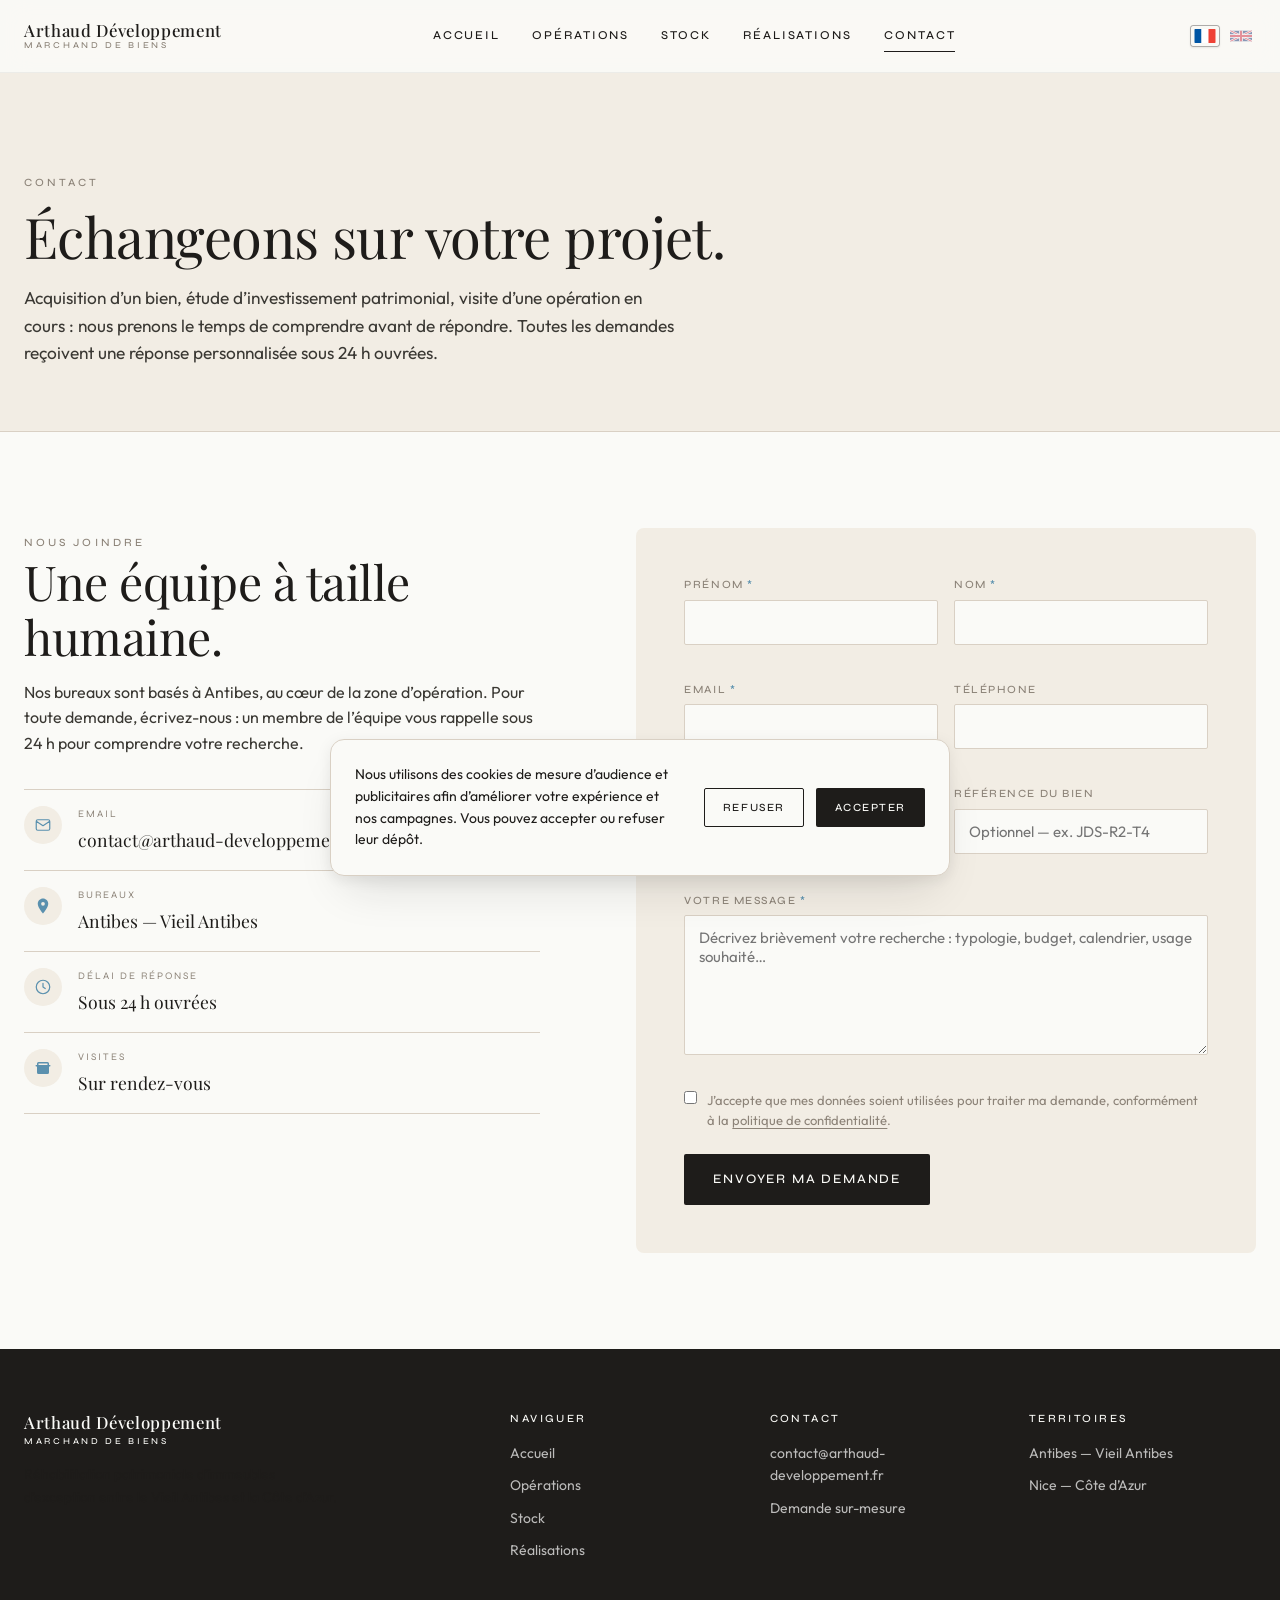
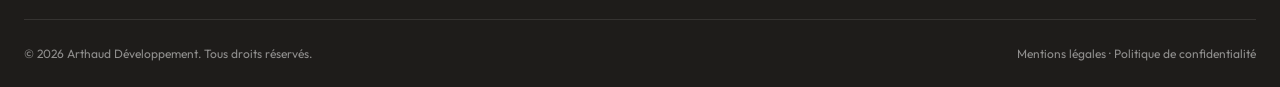
==== commit 9744a08a: "Tracking: Google Ads (AW-18211003118) avec Consent Mode v2 et bandeau cookies RGPD Ajoute la balise " ====
--- a/contact.html
+++ b/contact.html
@@ -3,6 +3,40 @@
 <head>
   <meta charset="utf-8">
   <meta name="viewport" content="width=device-width, initial-scale=1">
+
+  <!-- Google Consent Mode v2 (RGPD) — doit s'exécuter AVANT le chargement de gtag -->
+  <script>
+    window.dataLayer = window.dataLayer || [];
+    function gtag(){dataLayer.push(arguments);}
+    gtag('consent', 'default', {
+      'ad_storage': 'denied',
+      'ad_user_data': 'denied',
+      'ad_personalization': 'denied',
+      'analytics_storage': 'denied',
+      'functionality_storage': 'granted',
+      'security_storage': 'granted',
+      'wait_for_update': 500
+    });
+    // Persistance : rejoue le consentement accepté lors d'une visite précédente,
+    // avant le chargement de gtag, pour que l'état "granted" soit pris en compte au plus tôt.
+    try {
+      if (localStorage.getItem('arthaud_consent') === 'accepted') {
+        gtag('consent', 'update', {
+          'ad_storage': 'granted',
+          'ad_user_data': 'granted',
+          'ad_personalization': 'granted',
+          'analytics_storage': 'granted'
+        });
+      }
+    } catch (e) {}
+  </script>
+  <!-- Google tag (gtag.js) -->
+  <script async src="https://www.googletagmanager.com/gtag/js?id=AW-18211003118"></script>
+  <script>
+    gtag('js', new Date());
+    gtag('config', 'AW-18211003118');
+  </script>
+
   <title data-i18n-title="contact.title">Contact · Arthaud Développement</title>
   <meta name="description" content="Échangeons sur votre projet d'acquisition ou d'investissement. Arthaud Développement, promotion immobilière entre Antibes et Nice.">
   <meta name="theme-color" content="#FAFAF7">
@@ -215,5 +249,6 @@
 
   <script src="i18n.js" defer></script>
   <script src="main.js" defer></script>
+  <script src="consent.js" defer></script>
 </body>
 </html>
--- a/style.css
+++ b/style.css
@@ -1685,3 +1685,68 @@
     margin-right: var(--space-3);
   }
 }
+
+
+/* ===========================================================
+   BANDEAU DE CONSENTEMENT COOKIES (RGPD)
+   =========================================================== */
+.cookie-consent {
+  position: fixed;
+  left: var(--space-5);
+  right: var(--space-5);
+  bottom: var(--space-5);
+  z-index: 1000;
+  max-width: 620px;
+  margin-inline: auto;
+  background: var(--c-bg);
+  border: 1px solid var(--c-sand);
+  border-radius: var(--radius-lg);
+  box-shadow: var(--shadow);
+  opacity: 0;
+  transform: translateY(16px);
+  transition: opacity var(--transition), transform var(--transition);
+  pointer-events: none;
+}
+.cookie-consent.is-visible {
+  opacity: 1;
+  transform: translateY(0);
+  pointer-events: auto;
+}
+.cookie-consent__inner {
+  display: flex;
+  align-items: center;
+  gap: var(--space-5);
+  padding: var(--space-5);
+}
+.cookie-consent__text {
+  margin: 0;
+  font-family: var(--ff-body);
+  font-size: 14px;
+  line-height: 1.55;
+  color: var(--c-ink);
+}
+.cookie-consent__actions {
+  display: flex;
+  gap: var(--space-3);
+  flex-shrink: 0;
+}
+
+@media (max-width: 600px) {
+  .cookie-consent {
+    left: var(--space-3);
+    right: var(--space-3);
+    bottom: var(--space-3);
+  }
+  .cookie-consent__inner {
+    flex-direction: column;
+    align-items: stretch;
+    gap: var(--space-4);
+    padding: var(--space-4);
+  }
+  .cookie-consent__actions {
+    justify-content: stretch;
+  }
+  .cookie-consent__actions .btn {
+    flex: 1;
+  }
+}
